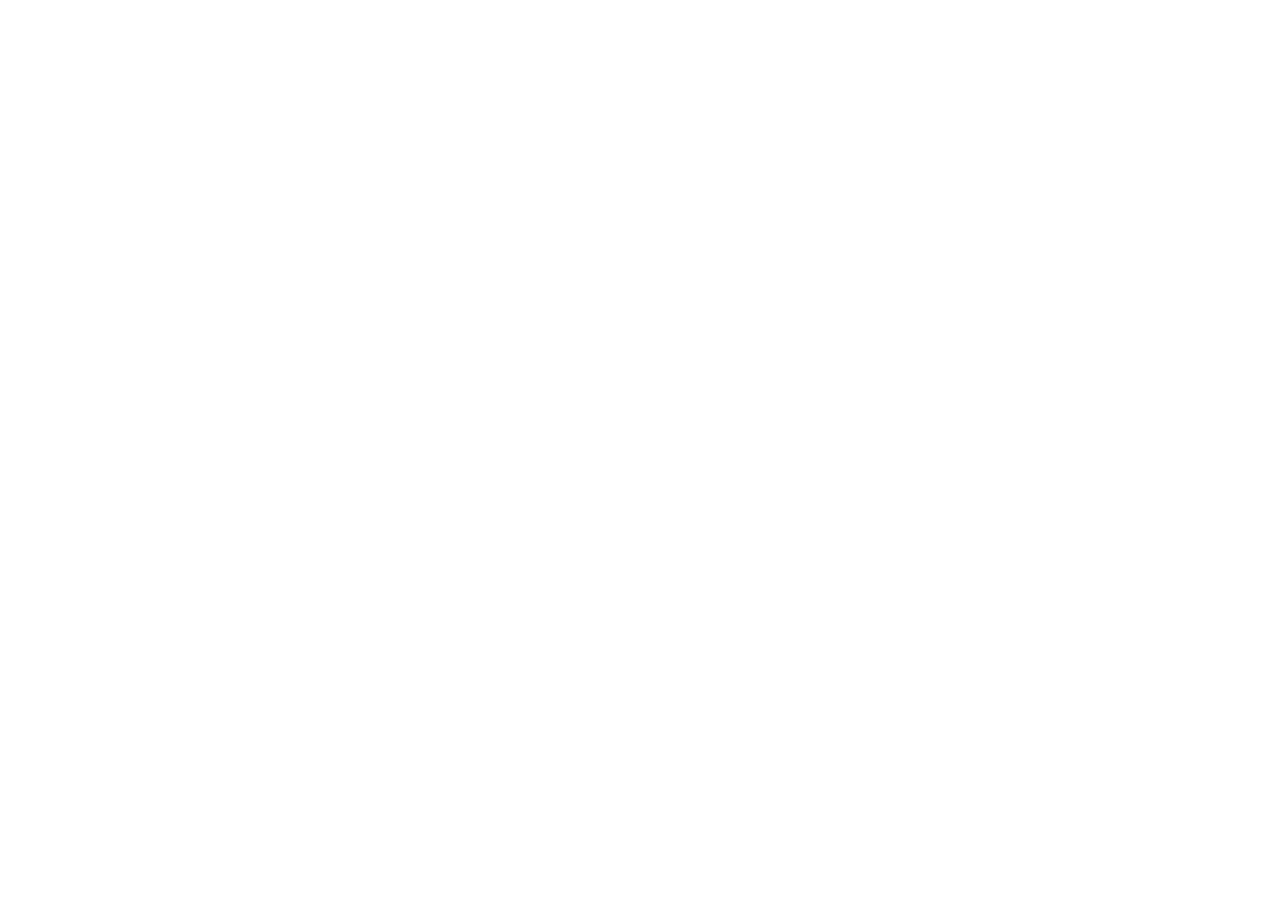
==== about.html @ edf0db7e "Add files via upload" ====
<!doctype html>
<html lang="en"><head><meta charset="utf-8"><meta name="viewport" content="width=device-width,initial-scale=1"><meta name="theme-color" content="#100f0d"><meta name="description" content="Ussama Bin Aamir — filmmaker and visual storyteller."><title>Behind the frame — Ussama Bin Aamir</title><link rel="stylesheet" href="styles.css"><script src="script.js"></script></head><body><script>shell("<section class=\"page-intro\"><div class=\"wrap\"><div class=\"eyebrow reveal\">A LITTLE ABOUT ME</div><h1 class=\"display reveal\">Behind the<br>frame.</h1><p class=\"reveal\">Some stories are better felt than explained.</p></div></section><div class=\"wrap about-grid\"><div class=\"about-mark reveal\">US SAMA BIN AAMIR<br>FILMMAKER / OBSERVER</div><div class=\"about-copy reveal\"><h2>Visual storyteller.<br>Filmmaker. Observer.</h2><p>Visual storyteller. Filmmaker. Observer of the moments that matter.</p><p>Every story has a perspective. Mine begins with looking a little closer.</p><p>Working across documentary, commercial, corporate, and narrative filmmaking, I explore the people, places, and ideas that give each frame its meaning.</p><p>The rest is best experienced through the work.</p><div class=\"signature\">USSAMA BIN AAMIR</div></div></div>", "About");</script></body></html>
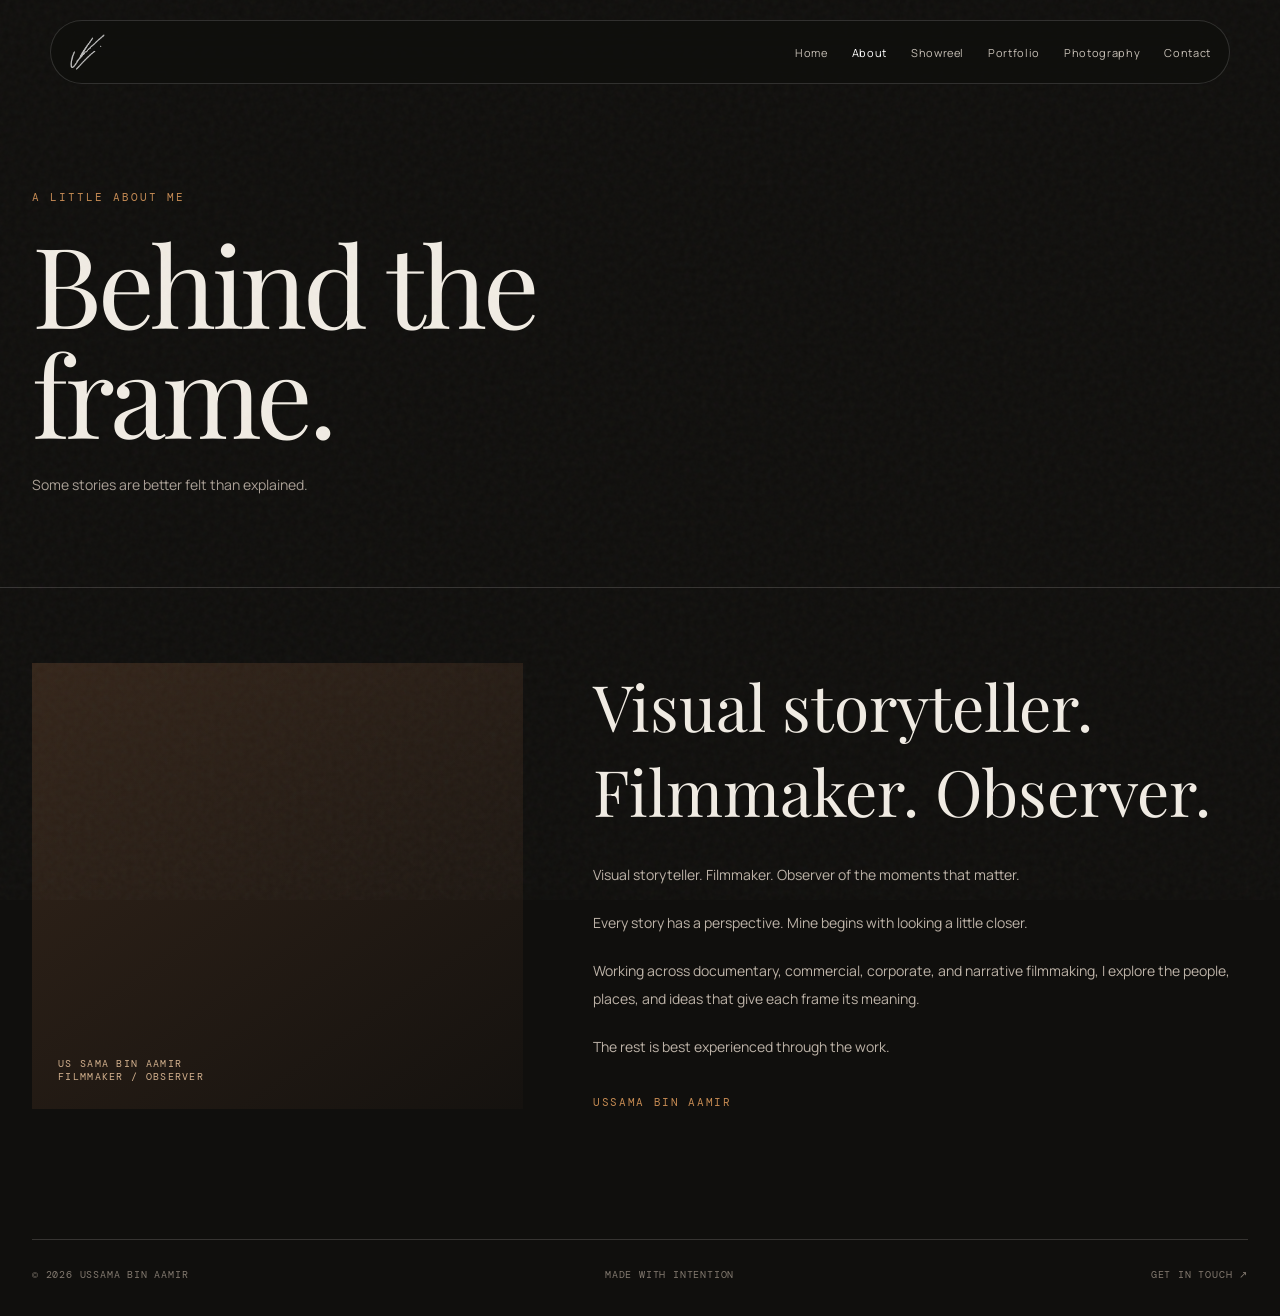
==== commit 326880bf: "Add files via upload" ====
--- a/about.html
+++ b/about.html
@@ -1,2 +1,2 @@
 <!doctype html>
-<html lang="en"><head><meta charset="utf-8"><meta name="viewport" content="width=device-width,initial-scale=1"><meta name="theme-color" content="#100f0d"><meta name="description" content="Ussama Bin Aamir — filmmaker and visual storyteller."><title>Behind the frame — Ussama Bin Aamir</title><link rel="stylesheet" href="styles.css"><script src="script.js"></script></head><body><script>shell("<section class=\"page-intro\"><div class=\"wrap\"><div class=\"eyebrow reveal\">A LITTLE ABOUT ME</div><h1 class=\"display reveal\">Behind the<br>frame.</h1><p class=\"reveal\">Some stories are better felt than explained.</p></div></section><div class=\"wrap about-grid\"><div class=\"about-mark reveal\">US SAMA BIN AAMIR<br>FILMMAKER / OBSERVER</div><div class=\"about-copy reveal\"><h2>Visual storyteller.<br>Filmmaker. Observer.</h2><p>Visual storyteller. Filmmaker. Observer of the moments that matter.</p><p>Every story has a perspective. Mine begins with looking a little closer.</p><p>Working across documentary, commercial, corporate, and narrative filmmaking, I explore the people, places, and ideas that give each frame its meaning.</p><p>The rest is best experienced through the work.</p><div class=\"signature\">USSAMA BIN AAMIR</div></div></div>", "About");</script></body></html>+<html lang="en"><head><meta charset="utf-8"><meta name="viewport" content="width=device-width,initial-scale=1"><meta name="theme-color" content="#100f0d"><meta name="description" content="Ussama Aamir — filmmaker and visual storyteller."><title>Behind the frame — Ussama Aamir</title><link rel="stylesheet" href="styles.css"><script src="script.js"></script></head><body><script>shell("<section class=\"page-intro\"><div class=\"wrap\"><div class=\"eyebrow reveal\">A LITTLE ABOUT ME</div><h1 class=\"display reveal\">Behind the<br>frame.</h1><p class=\"reveal\">Some stories are better felt than explained.</p></div></section><div class=\"wrap about-grid\"><div class=\"about-mark reveal\">US SAMA BIN AAMIR<br>FILMMAKER / OBSERVER</div><div class=\"about-copy reveal\"><h2>Visual storyteller.<br>Filmmaker. Observer.</h2><p>Visual storyteller. Filmmaker. Observer of the moments that matter.</p><p>Every story has a perspective. Mine begins with looking a little closer.</p><p>Working across documentary, commercial, corporate, and narrative filmmaking, I explore the people, places, and ideas that give each frame its meaning.</p><p>The rest is best experienced through the work.</p><div class=\"signature\">USSAMA BIN AAMIR</div></div></div>", "About");</script></body></html>
--- a/styles.css
+++ b/styles.css
@@ -0,0 +1,74 @@
+@import url('https://fonts.googleapis.com/css2?family=DM+Mono:wght@400;500&family=Manrope:wght@300;400;500;600;700&family=Playfair+Display:wght@400;500&display=swap');
+:root{--bg:#100f0d;--panel:#191714;--text:#f1ece4;--muted:#aaa096;--line:rgba(241,236,228,.17);--amber:#c58a52;--max:1440px}
+*{box-sizing:border-box}html{scroll-behavior:smooth}body{margin:0;background:var(--bg);color:var(--text);font-family:Manrope,Arial,sans-serif;font-weight:400}a{color:inherit;text-decoration:none}button{font:inherit}.grain{pointer-events:none;position:fixed;inset:0;z-index:20;opacity:.07;background-image:url("data:image/svg+xml,%3Csvg viewBox='0 0 180 180' xmlns='http://www.w3.org/2000/svg'%3E%3Cfilter id='n'%3E%3CfeTurbulence type='fractalNoise' baseFrequency='.85' numOctaves='3' stitchTiles='stitch'/%3E%3C/filter%3E%3Crect width='100%25' height='100%25' filter='url(%23n)' opacity='.55'/%3E%3C/svg%3E")}
+header{position:fixed;z-index:30;top:20px;left:50%;transform:translateX(-50%);width:min(calc(100% - 36px),1180px);display:flex;align-items:center;justify-content:space-between;padding:12px 18px;border:1px solid rgba(255,255,255,.14);border-radius:50px;background:rgba(16,15,13,.74);backdrop-filter:blur(18px)}.brand{font-size:12px;letter-spacing:.16em;font-weight:700}.brand span{color:var(--amber)}nav{display:flex;gap:24px;align-items:center}nav a{font-size:11px;color:#c7c0b7;letter-spacing:.06em;transition:color .25s}nav a:hover,nav a.active{color:#fff}.menu-btn{display:none;color:var(--text);background:none;border:0;font-size:11px;letter-spacing:.1em}
+main{min-height:100vh}.wrap{width:min(calc(100% - 64px),var(--max));margin:auto}.eyebrow{font:11px 'DM Mono',monospace;color:var(--amber);letter-spacing:.18em;text-transform:uppercase}.display{font-family:'Playfair Display',Georgia,serif;font-weight:400;letter-spacing:-.04em;line-height:.98}.home-hero{min-height:100svh;display:flex;align-items:flex-end;padding:160px 0 80px;position:relative;overflow:hidden;background:#15110e}.home-hero:before{content:"";position:absolute;inset:0;background:linear-gradient(90deg,rgba(10,9,8,.78),rgba(10,9,8,.25) 60%,rgba(10,9,8,.16)),linear-gradient(0deg,#100f0d 0%,transparent 44%),url('assets/amber-clouds.jpg') center 47%/cover no-repeat;transform:scale(1.015);animation:heroIn 1.4s ease both}.home-hero .wrap{position:relative;z-index:1}.hero-title{font-size:clamp(58px,10vw,150px);max-width:1000px;margin:25px 0 26px}.hero-sub{font-size:clamp(14px,1.6vw,18px);color:#d1c8be;max-width:450px;line-height:1.8}.hero-bottom{display:flex;justify-content:space-between;align-items:end;margin-top:80px}.explore{font:11px 'DM Mono',monospace;letter-spacing:.12em;text-transform:uppercase;border-bottom:1px solid #8f6a49;padding-bottom:10px}.side-note{font:10px 'DM Mono',monospace;color:#b5a89b;letter-spacing:.1em}
+.section{padding:110px 0}.section-head{display:flex;justify-content:space-between;align-items:end;gap:28px;margin-bottom:36px}.section-head h2{font-size:clamp(38px,6vw,74px);margin:14px 0 0}.section-head p{max-width:350px;color:var(--muted);font-size:13px;line-height:1.8}.feature-grid{display:grid;grid-template-columns:1.3fr 1fr;gap:16px}.feature{position:relative;min-height:340px;background:linear-gradient(135deg,#34251b,#171411);overflow:hidden;border:1px solid var(--line);padding:28px;display:flex;flex-direction:column;justify-content:space-between}.feature:after{content:"";position:absolute;inset:0;background:linear-gradient(0deg,rgba(0,0,0,.65),transparent 70%);pointer-events:none}.feature>*{position:relative;z-index:1}.feature .big-num{font:11px 'DM Mono',monospace;color:#c9a17d}.feature h3{font:clamp(30px,4vw,52px) 'Playfair Display',serif;font-weight:400;margin:0 0 10px}.feature p{font-size:12px;line-height:1.7;color:#d2c7bc;max-width:390px}.feature .arrow{align-self:flex-end;font-size:24px}.page-intro{padding:190px 0 75px;border-bottom:1px solid var(--line)}.page-intro h1{font-size:clamp(52px,9vw,112px);margin:24px 0;max-width:1100px}.page-intro p{color:var(--muted);max-width:540px;line-height:1.9;font-size:14px}.project-list{padding:32px 0 100px}.project{display:grid;grid-template-columns:1fr .72fr;gap:34px;align-items:center;padding:28px 0;border-bottom:1px solid var(--line)}.project-media{aspect-ratio:16/9;position:relative;background:#211b16;overflow:hidden;cursor:pointer}.project-media img{width:100%;height:100%;object-fit:cover;display:block;filter:brightness(.72) saturate(.78);transition:transform .7s,filter .5s}.project-media:hover img{transform:scale(1.035);filter:brightness(.95) saturate(.95)}.project-media:after{content:"▶";position:absolute;right:20px;bottom:20px;width:46px;height:46px;border:1px solid rgba(255,255,255,.65);border-radius:50%;display:grid;place-items:center;font-size:12px;padding-left:3px;background:rgba(15,13,11,.4)}.project-num{font:10px 'DM Mono',monospace;letter-spacing:.15em;color:var(--amber)}.project h2{font:clamp(26px,3.4vw,44px) 'Playfair Display',serif;font-weight:400;line-height:1.1;margin:15px 0}.project p{font-size:13px;line-height:1.9;color:var(--muted);max-width:480px}.project-link{font:10px 'DM Mono',monospace;letter-spacing:.12em;text-transform:uppercase;display:inline-block;margin-top:16px;border-bottom:1px solid var(--amber);padding-bottom:8px}.categories{display:grid;grid-template-columns:repeat(2,1fr);gap:12px;padding:38px 0 100px}.category{min-height:230px;padding:28px;border:1px solid var(--line);background:linear-gradient(135deg,#211a15,#141210);display:flex;flex-direction:column;justify-content:space-between;transition:background .3s,transform .3s}.category:hover{background:#2a2018;transform:translateY(-3px)}.category .num{font:10px 'DM Mono',monospace;color:var(--amber)}.category h2{font:clamp(25px,3.8vw,44px) 'Playfair Display',serif;font-weight:400;max-width:400px;margin:24px 0}.category .more{display:flex;justify-content:space-between;color:#cfc5ba;font:10px 'DM Mono',monospace;letter-spacing:.1em;text-transform:uppercase}
+.about-grid{display:grid;grid-template-columns:.75fr 1fr;gap:70px;padding:75px 0 130px}.about-mark{min-height:440px;background:linear-gradient(145deg,#34251a,#15120f);display:flex;align-items:flex-end;padding:26px;font:10px 'DM Mono',monospace;color:#d3b18e;letter-spacing:.13em}.about-copy h2{font:clamp(38px,5vw,66px) 'Playfair Display',serif;font-weight:400;margin:0 0 28px}.about-copy p{font-size:14px;line-height:2;color:#bdb3a8;margin:0 0 20px}.about-copy .signature{font:11px 'DM Mono',monospace;color:var(--amber);letter-spacing:.15em;margin-top:34px}
+.reel{padding:190px 0 100px}.reel h1{font-size:clamp(50px,8vw,100px);margin:20px 0 45px}.video-frame{aspect-ratio:16/9;background:#211b16;position:relative;overflow:hidden;border:1px solid var(--line)}.video-frame iframe{width:100%;height:100%;border:0;position:absolute;inset:0}.reel-note{display:flex;justify-content:space-between;gap:20px;color:var(--muted);font:10px 'DM Mono',monospace;letter-spacing:.1em;padding-top:16px}
+.photo-track{display:flex;gap:12px;overflow-x:auto;padding:40px 0 80px;scroll-snap-type:x mandatory;scrollbar-color:#75563d #171411}.photo-card{flex:0 0 32%;min-width:260px;scroll-snap-align:center;transition:flex-basis .45s;cursor:pointer}.photo-card.expanded{flex-basis:62%}.photo-placeholder{height:clamp(280px,45vw,600px);background:linear-gradient(145deg,#3b2b20,#171310);border:1px solid var(--line);display:flex;align-items:end;padding:20px;font:10px 'DM Mono',monospace;color:#c8a27f;letter-spacing:.1em}.photo-help{color:var(--muted);font-size:12px}
+.contact-layout{display:grid;grid-template-columns:1fr 1fr;gap:60px;padding:70px 0 120px}.contact-layout h2{font:clamp(38px,5vw,70px) 'Playfair Display',serif;font-weight:400;margin:0 0 20px}.contact-layout p{color:var(--muted);font-size:14px;line-height:1.8}.contact-email{display:inline-block;font-size:clamp(16px,2vw,22px);margin-top:24px;border-bottom:1px solid var(--amber);padding-bottom:10px}.contact-form{display:grid;gap:18px}.contact-form label{font:10px 'DM Mono',monospace;letter-spacing:.12em;text-transform:uppercase;color:#b9ada1}.contact-form input,.contact-form textarea{display:block;width:100%;background:transparent;color:var(--text);border:0;border-bottom:1px solid var(--line);padding:13px 0;font:14px Manrope;outline:none}.contact-form textarea{min-height:110px;resize:vertical}.contact-form button{justify-self:start;background:var(--amber);border:0;color:#15100b;padding:14px 22px;font:10px 'DM Mono',monospace;letter-spacing:.1em;text-transform:uppercase;cursor:pointer}.form-note{font-size:11px!important}
+footer{border-top:1px solid var(--line);padding:28px 0 35px;color:#82796f;font:10px 'DM Mono',monospace;letter-spacing:.08em;display:flex;justify-content:space-between;gap:20px}.modal{position:fixed;z-index:60;inset:0;background:rgba(5,4,3,.94);display:none;align-items:center;justify-content:center;padding:28px}.modal.open{display:flex}.modal-inner{width:min(1100px,100%)}.modal-close{display:flex;margin:0 0 14px auto;background:none;color:#fff;border:1px solid #776d62;border-radius:50%;width:42px;height:42px;align-items:center;justify-content:center;cursor:pointer}.modal-video{aspect-ratio:16/9;background:#000}.modal-video iframe{width:100%;height:100%;border:0}.reveal{opacity:0;transform:translateY(18px);transition:opacity .7s ease,transform .7s ease}.reveal.visible{opacity:1;transform:none}@keyframes heroIn{from{opacity:.5;transform:scale(1.06)}to{opacity:1;transform:scale(1.015)}}
+@media(max-width:760px){header{top:10px;width:calc(100% - 20px);padding:13px 16px}.menu-btn{display:block}nav{display:none;position:absolute;top:54px;left:0;right:0;padding:20px;background:rgba(16,15,13,.96);border:1px solid var(--line);border-radius:20px;flex-direction:column;align-items:flex-start;gap:20px}nav.open{display:flex}.wrap{width:calc(100% - 36px)}.home-hero{min-height:90svh;padding:140px 0 42px}.home-hero:before{background-position:58% center;background-image:linear-gradient(90deg,rgba(10,9,8,.52),rgba(10,9,8,.14)),linear-gradient(0deg,#100f0d 0%,transparent 52%),url('assets/amber-clouds.jpg')}.hero-title{font-size:clamp(55px,14vw,90px)}.hero-bottom{margin-top:55px;align-items:start;gap:20px;flex-direction:column}.side-note{display:none}.section{padding:75px 0}.section-head{align-items:start;flex-direction:column}.feature-grid,.project,.about-grid,.contact-layout{grid-template-columns:1fr;gap:22px}.feature{min-height:300px}.page-intro{padding:145px 0 48px}.project-list{padding:16px 0 70px}.project{padding:22px 0;gap:20px}.project h2{margin:10px 0}.categories{grid-template-columns:1fr;padding:25px 0 70px}.category{min-height:180px}.about-grid{padding:40px 0 80px}.about-mark{min-height:230px}.reel{padding:145px 0 70px}.reel-note{flex-direction:column}.photo-card{flex-basis:76%}.photo-card.expanded{flex-basis:90%}.contact-layout{padding:45px 0 80px}footer{flex-direction:column;line-height:1.8}.modal{padding:12px}}
+@media(prefers-reduced-motion:reduce){*,*:before,*:after{scroll-behavior:auto!important;animation:none!important;transition:none!important}.reveal{opacity:1;transform:none}}
+
+
+/* Homepage polish — v3 */
+.brand span{color:var(--text)!important}
+.brand{color:#fff!important}
+
+/* Editorial featured categories: no individual cards */
+.feature-grid{gap:0;grid-template-columns:1fr 1fr}
+.feature{min-height:280px;background:transparent!important;border:0!important;border-radius:0;padding:24px 34px 24px 0;position:relative;transform:none!important}
+.feature+.feature{border-left:1px solid var(--line)!important;padding-left:34px;padding-right:0}
+.feature:after{display:none!important}
+.feature .big-num{font:10px 'DM Mono',monospace;letter-spacing:.12em;color:var(--amber)}
+.feature h3{font:500 clamp(23px,2.7vw,35px)/1.25 Manrope,Arial,sans-serif;letter-spacing:-.045em;margin:0 0 16px;max-width:480px}
+.feature p{font-size:12px;line-height:1.8;color:var(--muted);max-width:360px}
+.feature .arrow{font-size:19px;color:#b8aa9a;transition:transform .25s,color .25s}
+.feature:hover .arrow{transform:translate(3px,-3px);color:var(--amber)}
+.feature:hover h3{color:#fff}
+
+/* Portfolio category grid: open editorial rows rather than bordered cards */
+.categories{gap:0;grid-template-columns:repeat(2,minmax(0,1fr))}
+.category{min-height:200px;background:transparent!important;border:0!important;border-radius:0;padding:28px 30px 28px 0;transform:none!important;transition:color .25s}
+.category:nth-child(2n){padding-left:30px;padding-right:0;border-left:1px solid var(--line)!important}
+.category:nth-child(n+3){border-top:1px solid var(--line)!important}
+.category:hover{background:transparent!important;transform:none!important}
+.category h2{font:500 clamp(22px,2.7vw,35px)/1.25 Manrope,Arial,sans-serif;letter-spacing:-.045em;margin:25px 0 28px;max-width:480px;transition:color .25s}
+.category:hover h2{color:var(--amber)}
+.category .more{font-size:10px}
+.category .more span:last-child{transition:transform .25s,color .25s}
+.category:hover .more span:last-child{transform:translate(3px,-3px);color:var(--amber)}
+@media(max-width:760px){
+ .feature-grid{grid-template-columns:1fr}
+ .feature{min-height:220px;padding:22px 0!important;border-bottom:1px solid var(--line)!important}
+ .feature+.feature{border-left:0!important;padding-left:0!important}
+ .categories{grid-template-columns:1fr}
+ .category,.category:nth-child(2n){min-height:170px;padding:24px 0!important;border-left:0!important;border-top:1px solid var(--line)!important}
+ .category:first-child{border-top:0!important}
+}
+
+/* Signature identity and restrained cinematic transitions */
+.brand{display:flex;align-items:center;min-width:112px;min-height:28px;color:rgba(255,255,255,.72);}
+.brand img{display:block;width:112px;height:34px;object-fit:contain;opacity:.72;transition:opacity .25s ease;}
+.brand:hover img{opacity:1}
+.signature-intro{position:fixed;inset:0;z-index:1000;display:flex;align-items:center;justify-content:center;background:#100f0d;opacity:1;pointer-events:all;transition:opacity .55s ease;}
+.signature-intro img{display:block;width:min(42vw,310px);max-height:42vh;object-fit:contain;opacity:0;transform:scale(.96);filter:drop-shadow(0 0 22px rgba(255,255,255,.035));}
+.signature-intro.intro-mode img{animation:signatureReveal 1.45s cubic-bezier(.22,.7,.25,1) both;}
+.signature-intro.transition-mode{background:rgba(16,15,13,.97);}
+.signature-intro.transition-mode img{width:min(24vw,170px);animation:signatureQuickReveal .43s ease both;}
+.signature-intro.signature-intro-out{opacity:0;pointer-events:none;}
+body.signature-is-transitioning main,body.signature-is-transitioning header,body.signature-is-transitioning footer{opacity:0;}
+body main,body header,body footer{transition:opacity .45s ease;}
+@keyframes signatureReveal{0%{opacity:0;transform:scale(.94);filter:blur(3px)}25%{opacity:.76}70%{opacity:.76;transform:scale(1)}100%{opacity:.76;transform:scale(1)}}
+@keyframes signatureQuickReveal{0%{opacity:0;transform:scale(.96)}100%{opacity:.72;transform:scale(1)}}
+@media(max-width:760px){.brand img{width:88px;height:30px}.signature-intro img{width:min(58vw,260px)}.signature-intro.transition-mode img{width:min(35vw,145px)}}
+@media(prefers-reduced-motion:reduce){.signature-intro{display:none!important}body main,body header,body footer{opacity:1!important;transition:none!important}}
+
+/* Signature fix v5: predictable sizing and visible intro on every page load */
+.brand{width:126px;min-width:126px;height:38px;overflow:hidden}
+.brand img{width:126px;height:38px;object-fit:contain;object-position:left center;opacity:.72}
+.signature-intro img{width:min(48vw,360px);height:auto;max-height:48vh;object-fit:contain}
+.signature-intro.transition-mode img{width:min(28vw,190px)}
+@media(max-width:760px){.brand{width:96px;min-width:96px;height:32px}.brand img{width:96px;height:32px}.signature-intro img{width:min(64vw,280px)}.signature-intro.transition-mode img{width:min(40vw,150px)}}
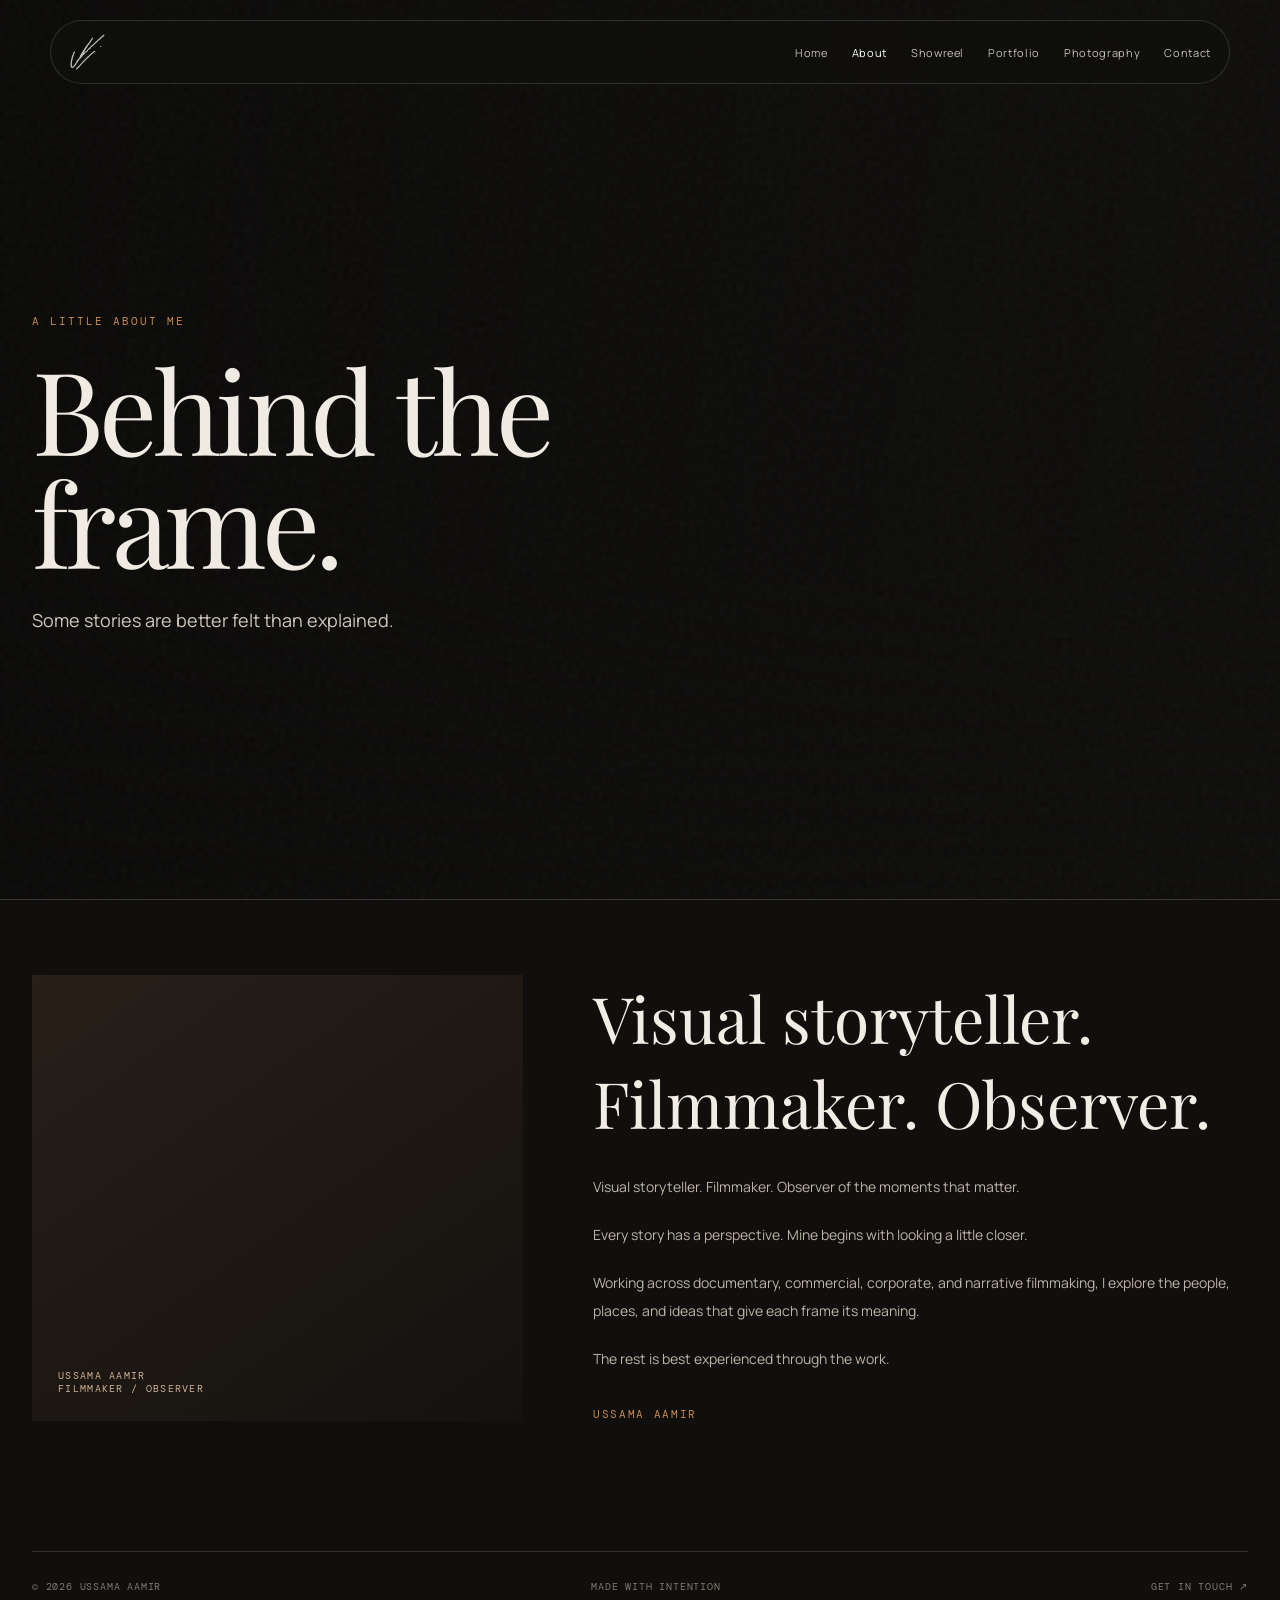
==== commit 407c565a: "Add files via upload" ====
--- a/about.html
+++ b/about.html
@@ -1,2 +1,2 @@
 <!doctype html>
-<html lang="en"><head><meta charset="utf-8"><meta name="viewport" content="width=device-width,initial-scale=1"><meta name="theme-color" content="#100f0d"><meta name="description" content="Ussama Aamir — filmmaker and visual storyteller."><title>Behind the frame — Ussama Aamir</title><link rel="stylesheet" href="styles.css"><script src="script.js"></script></head><body><script>shell("<section class=\"page-intro\"><div class=\"wrap\"><div class=\"eyebrow reveal\">A LITTLE ABOUT ME</div><h1 class=\"display reveal\">Behind the<br>frame.</h1><p class=\"reveal\">Some stories are better felt than explained.</p></div></section><div class=\"wrap about-grid\"><div class=\"about-mark reveal\">US SAMA BIN AAMIR<br>FILMMAKER / OBSERVER</div><div class=\"about-copy reveal\"><h2>Visual storyteller.<br>Filmmaker. Observer.</h2><p>Visual storyteller. Filmmaker. Observer of the moments that matter.</p><p>Every story has a perspective. Mine begins with looking a little closer.</p><p>Working across documentary, commercial, corporate, and narrative filmmaking, I explore the people, places, and ideas that give each frame its meaning.</p><p>The rest is best experienced through the work.</p><div class=\"signature\">USSAMA BIN AAMIR</div></div></div>", "About");</script></body></html>+<html lang="en"><head><meta charset="utf-8"><meta name="viewport" content="width=device-width,initial-scale=1"><meta name="theme-color" content="#100f0d"><meta name="description" content="Ussama Aamir — filmmaker and visual storyteller."><title>Behind the frame — Ussama Aamir</title><link rel="stylesheet" href="styles.css"><script src="script.js"></script></head><body><script>shell("<section class=\"about-hero\"><div class=\"wrap\"><div class=\"eyebrow reveal\">A LITTLE ABOUT ME</div><h1 class=\"display reveal\">Behind the<br>frame.</h1><p class=\"reveal\">Some stories are better felt than explained.</p></div></section><div class=\"wrap about-grid\"><div class=\"about-mark reveal\">USSAMA AAMIR<br>FILMMAKER / OBSERVER</div><div class=\"about-copy reveal\"><h2>Visual storyteller.<br>Filmmaker. Observer.</h2><p>Visual storyteller. Filmmaker. Observer of the moments that matter.</p><p>Every story has a perspective. Mine begins with looking a little closer.</p><p>Working across documentary, commercial, corporate, and narrative filmmaking, I explore the people, places, and ideas that give each frame its meaning.</p><p>The rest is best experienced through the work.</p><div class=\"signature\">USSAMA AAMIR</div></div></div>", "About");</script></body></html>
--- a/styles.css
+++ b/styles.css
@@ -72,3 +72,13 @@
 .signature-intro img{width:min(48vw,360px);height:auto;max-height:48vh;object-fit:contain}
 .signature-intro.transition-mode img{width:min(28vw,190px)}
 @media(max-width:760px){.brand{width:96px;min-width:96px;height:32px}.brand img{width:96px;height:32px}.signature-intro img{width:min(64vw,280px)}.signature-intro.transition-mode img{width:min(40vw,150px)}}
+
+/* About page cinematic hero */
+.about-hero{min-height:100svh;display:flex;align-items:center;padding:160px 0 90px;position:relative;overflow:hidden;border-bottom:1px solid var(--line);background:#100f0d}
+.about-hero:before{content:"";position:absolute;inset:0;background:linear-gradient(90deg,rgba(10,9,8,.70) 0%,rgba(10,9,8,.38) 43%,rgba(10,9,8,.10) 100%),linear-gradient(0deg,#100f0d 0%,rgba(16,15,13,.1) 36%,rgba(16,15,13,.14) 100%),url('assets/about-set.jpg') center 48%/cover no-repeat;transform:scale(1.01);animation:heroIn 1.4s ease both}
+.about-hero .wrap{position:relative;z-index:1}
+.about-hero h1{font-size:clamp(58px,9vw,128px);margin:24px 0 26px;max-width:780px}
+.about-hero p{color:#d1c8be;max-width:450px;line-height:1.8;font-size:clamp(14px,1.6vw,18px)}
+.about-grid{position:relative}
+.about-mark{background:linear-gradient(145deg,rgba(52,37,26,.72),rgba(21,18,15,.88)),url('assets/about-set.jpg') center/cover no-repeat;filter:saturate(.8)}
+@media(max-width:700px){.about-hero{min-height:88svh;padding:145px 0 70px}.about-hero:before{background:linear-gradient(90deg,rgba(10,9,8,.76),rgba(10,9,8,.36)),linear-gradient(0deg,#100f0d 0%,transparent 55%),url('assets/about-set.jpg') 54% center/cover no-repeat}.about-hero h1{font-size:clamp(54px,15vw,82px)}}
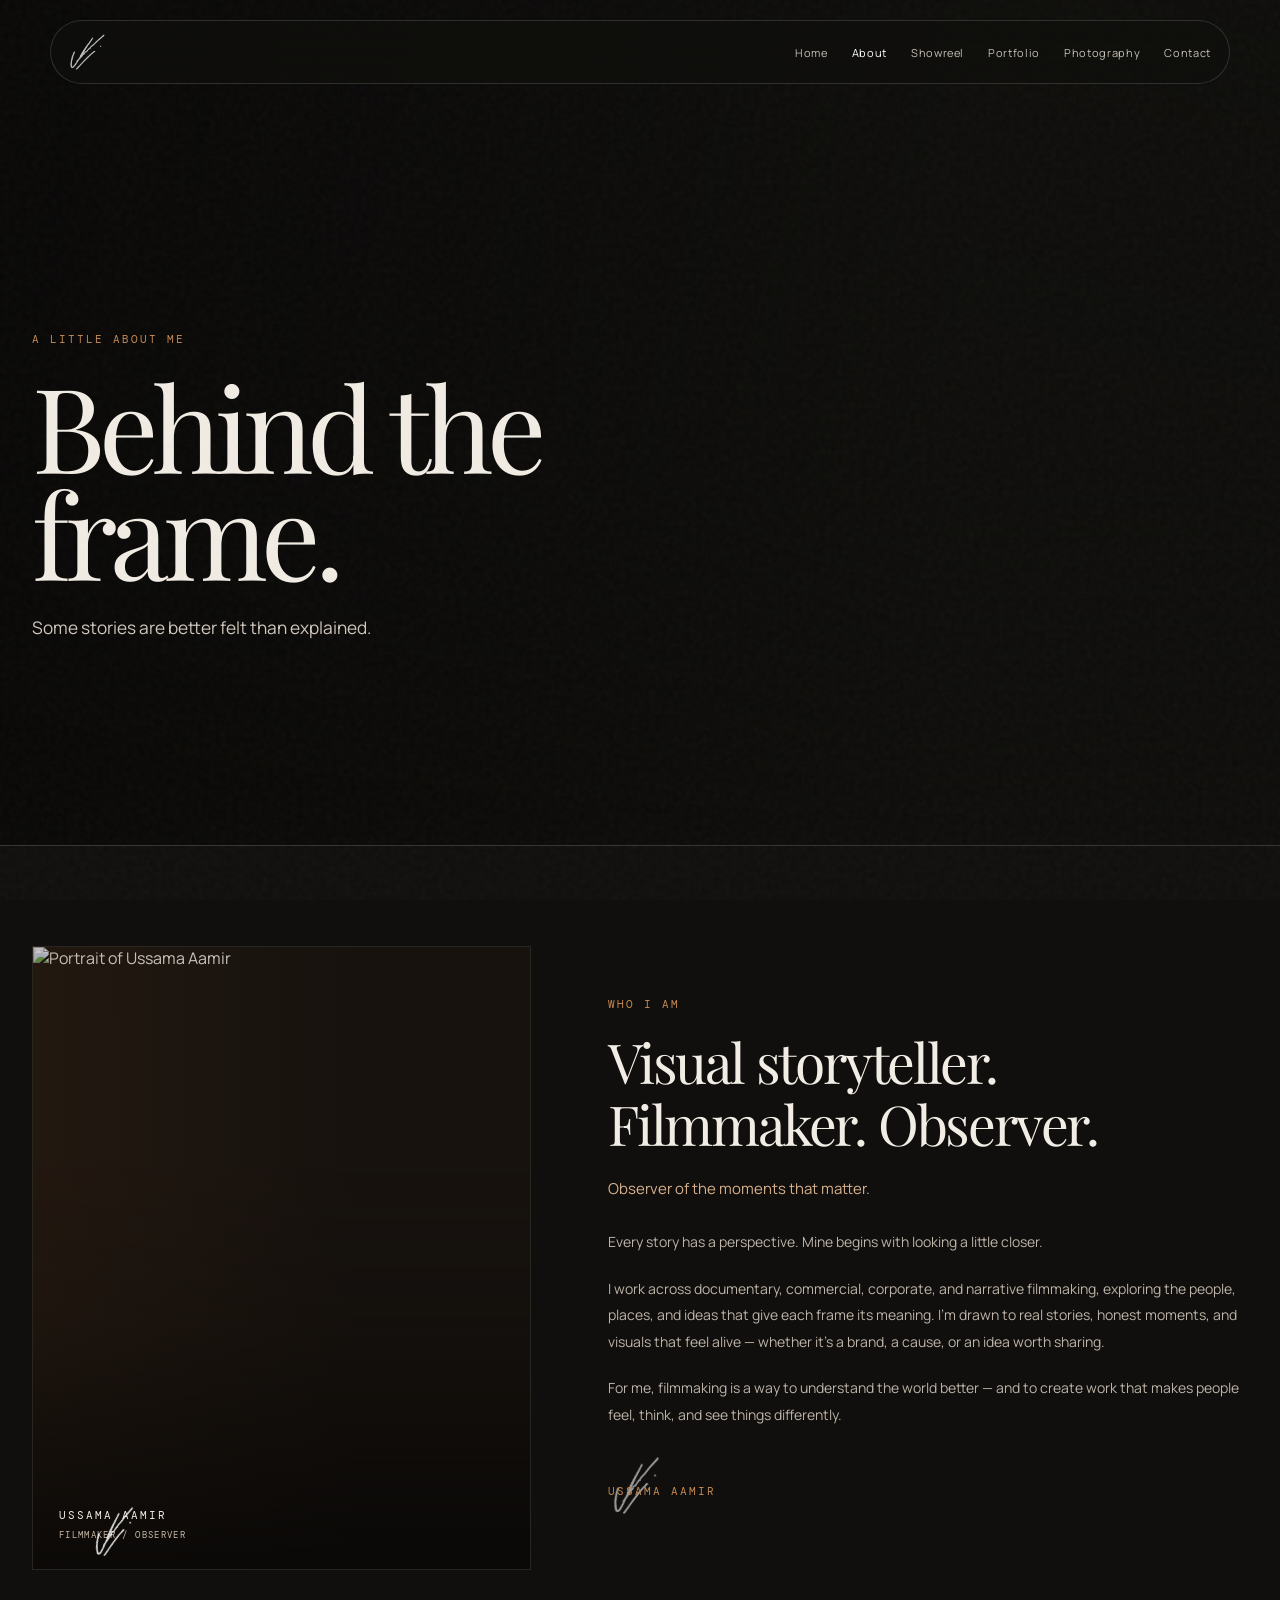
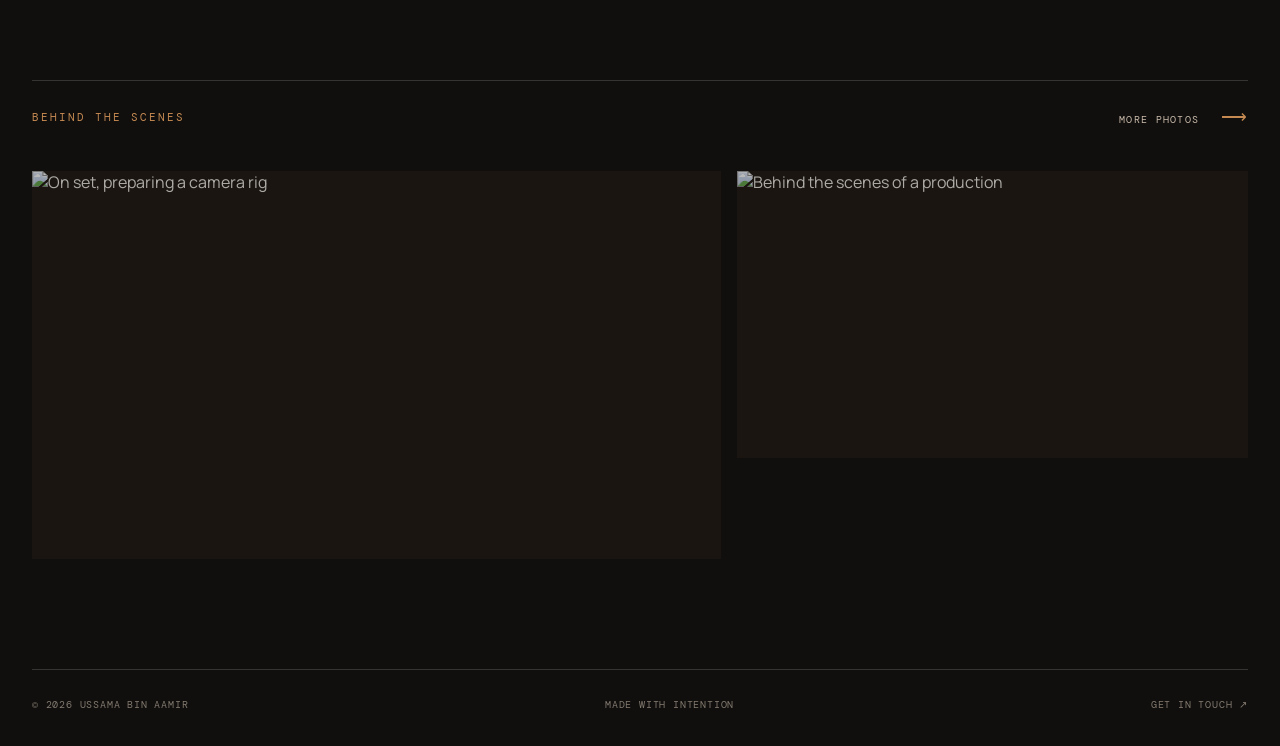
==== commit 2896928e: "Add files via upload" ====
--- a/about.html
+++ b/about.html
@@ -1,2 +1,34 @@
 <!doctype html>
-<html lang="en"><head><meta charset="utf-8"><meta name="viewport" content="width=device-width,initial-scale=1"><meta name="theme-color" content="#100f0d"><meta name="description" content="Ussama Aamir — filmmaker and visual storyteller."><title>Behind the frame — Ussama Aamir</title><link rel="stylesheet" href="styles.css"><script src="script.js"></script></head><body><script>shell("<section class=\"about-hero\"><div class=\"wrap\"><div class=\"eyebrow reveal\">A LITTLE ABOUT ME</div><h1 class=\"display reveal\">Behind the<br>frame.</h1><p class=\"reveal\">Some stories are better felt than explained.</p></div></section><div class=\"wrap about-grid\"><div class=\"about-mark reveal\">USSAMA AAMIR<br>FILMMAKER / OBSERVER</div><div class=\"about-copy reveal\"><h2>Visual storyteller.<br>Filmmaker. Observer.</h2><p>Visual storyteller. Filmmaker. Observer of the moments that matter.</p><p>Every story has a perspective. Mine begins with looking a little closer.</p><p>Working across documentary, commercial, corporate, and narrative filmmaking, I explore the people, places, and ideas that give each frame its meaning.</p><p>The rest is best experienced through the work.</p><div class=\"signature\">USSAMA AAMIR</div></div></div>", "About");</script></body></html>+<html lang="en"><head><meta charset="utf-8"><meta name="viewport" content="width=device-width,initial-scale=1"><meta name="theme-color" content="#100f0d"><meta name="description" content="Ussama Aamir — filmmaker and visual storyteller. Observer of the moments that matter."><title>About — Ussama Aamir</title><link rel="stylesheet" href="styles.css"><script src="script.js"></script></head><body><script>
+shell(`
+<section class="about-hero">
+  <div class="wrap about-hero-content">
+    <div class="eyebrow reveal">A LITTLE ABOUT ME</div>
+    <h1 class="display reveal">Behind the<br>frame.</h1>
+    <p class="reveal">Some stories are better felt than explained.</p>
+  </div>
+</section>
+<section class="wrap about-profile">
+  <div class="about-portrait reveal">
+    <img src="assets/ussama-portrait.jpg" alt="Portrait of Ussama Aamir" loading="eager">
+    <div class="portrait-caption"><span class="portrait-name">USSAMA AAMIR</span><span class="portrait-role">FILMMAKER / OBSERVER</span><img src="signature-white.png" alt="" class="portrait-signature"></div>
+  </div>
+  <div class="about-copy reveal">
+    <div class="eyebrow">WHO I AM</div>
+    <h2>Visual storyteller.<br>Filmmaker. Observer.</h2>
+    <p class="about-mantra">Observer of the moments that matter.</p>
+    <p>Every story has a perspective. Mine begins with looking a little closer.</p>
+    <p>I work across documentary, commercial, corporate, and narrative filmmaking, exploring the people, places, and ideas that give each frame its meaning. I’m drawn to real stories, honest moments, and visuals that feel alive — whether it’s a brand, a cause, or an idea worth sharing.</p>
+    <p>For me, filmmaking is a way to understand the world better — and to create work that makes people feel, think, and see things differently.</p>
+    <div class="about-signoff"><span>USSAMA AAMIR</span><img src="signature-white.png" alt="Ussama Aamir signature"></div>
+  </div>
+</section>
+<section class="wrap behind-scenes-section">
+  <div class="behind-scenes-head"><div class="eyebrow">BEHIND THE SCENES</div><a href="photography.html">MORE PHOTOS <span>⟶</span></a></div>
+  <div class="behind-scenes-grid">
+    <figure class="behind-scene scene-wide"><img src="assets/about-set.jpg" alt="On set, preparing a camera rig" loading="lazy"></figure>
+    <figure class="behind-scene"><img src="assets/behind-scenes-2.jpg" alt="Behind the scenes of a production" loading="lazy"></figure>
+  </div>
+</section>
+`, "About");
+</script></body></html>
--- a/styles.css
+++ b/styles.css
@@ -73,12 +73,23 @@
 .signature-intro.transition-mode img{width:min(28vw,190px)}
 @media(max-width:760px){.brand{width:96px;min-width:96px;height:32px}.brand img{width:96px;height:32px}.signature-intro img{width:min(64vw,280px)}.signature-intro.transition-mode img{width:min(40vw,150px)}}
 
-/* About page cinematic hero */
-.about-hero{min-height:100svh;display:flex;align-items:center;padding:160px 0 90px;position:relative;overflow:hidden;border-bottom:1px solid var(--line);background:#100f0d}
-.about-hero:before{content:"";position:absolute;inset:0;background:linear-gradient(90deg,rgba(10,9,8,.70) 0%,rgba(10,9,8,.38) 43%,rgba(10,9,8,.10) 100%),linear-gradient(0deg,#100f0d 0%,rgba(16,15,13,.1) 36%,rgba(16,15,13,.14) 100%),url('assets/about-set.jpg') center 48%/cover no-repeat;transform:scale(1.01);animation:heroIn 1.4s ease both}
-.about-hero .wrap{position:relative;z-index:1}
-.about-hero h1{font-size:clamp(58px,9vw,128px);margin:24px 0 26px;max-width:780px}
-.about-hero p{color:#d1c8be;max-width:450px;line-height:1.8;font-size:clamp(14px,1.6vw,18px)}
-.about-grid{position:relative}
-.about-mark{background:linear-gradient(145deg,rgba(52,37,26,.72),rgba(21,18,15,.88)),url('assets/about-set.jpg') center/cover no-repeat;filter:saturate(.8)}
-@media(max-width:700px){.about-hero{min-height:88svh;padding:145px 0 70px}.about-hero:before{background:linear-gradient(90deg,rgba(10,9,8,.76),rgba(10,9,8,.36)),linear-gradient(0deg,#100f0d 0%,transparent 55%),url('assets/about-set.jpg') 54% center/cover no-repeat}.about-hero h1{font-size:clamp(54px,15vw,82px)}}
+
+/* About page v7 — responsive cinematic layout */
+.about-hero{min-height:clamp(650px,94svh,980px);display:flex;align-items:center;padding:180px 0 90px;position:relative;isolation:isolate;overflow:hidden;border-bottom:1px solid var(--line);background:#100f0d}
+.about-hero:before{content:"";position:absolute;inset:0;z-index:-2;background:url('assets/about-set.jpg') center 44%/cover no-repeat;transform:scale(1.015);animation:heroIn 1.4s ease both}
+.about-hero:after{content:"";position:absolute;inset:0;z-index:-1;background:linear-gradient(90deg,rgba(8,7,6,.83) 0%,rgba(8,7,6,.58) 36%,rgba(8,7,6,.18) 75%,rgba(8,7,6,.20) 100%),linear-gradient(0deg,#100f0d 0%,rgba(16,15,13,.04) 43%,rgba(16,15,13,.18) 100%)}
+.about-hero-content{padding-top:40px}.about-hero h1{font-size:clamp(64px,9.2vw,136px);margin:26px 0 26px;max-width:790px;line-height:.91;letter-spacing:-.055em}.about-hero p{color:#d1c8be;max-width:450px;line-height:1.8;font-size:clamp(14px,1.35vw,18px);margin:0}
+.about-profile{display:grid;grid-template-columns:minmax(280px,.78fr) minmax(0,1fr);gap:clamp(36px,6vw,90px);align-items:center;padding:100px 0 110px}
+.about-portrait{position:relative;min-height:520px;aspect-ratio:4/5;overflow:hidden;background:#17120e;border:1px solid rgba(255,255,255,.08)}
+.about-portrait:after{content:"";position:absolute;inset:0;background:linear-gradient(180deg,rgba(8,7,6,.02) 35%,rgba(8,7,6,.2) 60%,rgba(8,7,6,.88) 100%),linear-gradient(90deg,rgba(120,67,29,.12),transparent 65%);pointer-events:none}
+.about-portrait>img{position:absolute;inset:0;width:100%;height:100%;object-fit:cover;object-position:center 36%;filter:contrast(1.04) brightness(.86) saturate(.78);transition:transform .8s ease}.about-portrait:hover>img{transform:scale(1.025)}
+.portrait-caption{position:absolute;z-index:1;left:26px;bottom:28px;display:flex;flex-direction:column;gap:7px}.portrait-name{font:11px 'DM Mono',monospace;letter-spacing:.18em;color:#f4ece3}.portrait-role{font:9px 'DM Mono',monospace;letter-spacing:.15em;color:#c8b8a8}.portrait-signature{position:absolute!important;width:112px!important;height:48px!important;left:-8px;bottom:22px;inset:auto!important;object-fit:contain!important;opacity:.82;transform:rotate(-8deg);filter:brightness(0) invert(1);pointer-events:none}
+.about-copy h2{font:clamp(36px,4.3vw,62px)/1.12 'Playfair Display',Georgia,serif;font-weight:400;letter-spacing:-.04em;margin:20px 0 20px}.about-copy p{font-size:14px;line-height:1.9;color:#bdb3a8;margin:0 0 20px;max-width:680px}.about-copy .about-mantra{font-size:15px;color:#d7b18c;margin-bottom:26px}.about-signoff{position:relative;display:inline-flex;align-items:center;margin-top:14px;min-height:56px;padding:10px 0}.about-signoff span{position:relative;z-index:2;font:11px 'DM Mono',monospace;color:var(--amber);letter-spacing:.18em}.about-signoff img{position:absolute;width:106px;height:56px;object-fit:contain;left:-24px;top:-5px;opacity:.58;filter:brightness(0) invert(1);transform:rotate(-7deg);z-index:1;pointer-events:none}
+.behind-scenes-section{padding:0 0 110px}.behind-scenes-head{display:flex;justify-content:space-between;align-items:center;border-top:1px solid var(--line);padding:24px 0;margin-bottom:18px}.behind-scenes-head a{font:10px 'DM Mono',monospace;letter-spacing:.13em;color:#c8b9aa}.behind-scenes-head a span{font-size:18px;margin-left:14px;color:var(--amber)}.behind-scenes-grid{display:grid;grid-template-columns:1.35fr 1fr;gap:16px}.behind-scene{margin:0;aspect-ratio:16/9;overflow:hidden;background:#1a1510}.behind-scene img{width:100%;height:100%;object-fit:cover;filter:brightness(.72) saturate(.76);transition:transform .7s,filter .5s}.behind-scene:hover img{transform:scale(1.035);filter:brightness(.9) saturate(.9)}
+@media(max-width:760px){.about-hero{min-height:84svh;padding:145px 0 62px}.about-hero:before{background-position:54% center}.about-hero:after{background:linear-gradient(90deg,rgba(8,7,6,.78),rgba(8,7,6,.34)),linear-gradient(0deg,#100f0d 0%,transparent 60%)}.about-hero-content{padding-top:36px}.about-hero h1{font-size:clamp(58px,14vw,86px);margin:22px 0}.about-profile{grid-template-columns:1fr;gap:34px;padding:58px 0 72px}.about-portrait{min-height:0;aspect-ratio:4/4.4;max-height:650px}.about-copy h2{font-size:clamp(36px,9vw,52px)}.about-copy p{font-size:13px}.behind-scenes-section{padding-bottom:72px}.behind-scenes-grid{grid-template-columns:1fr;gap:12px}.behind-scenes-head{margin-bottom:12px}.portrait-caption{left:20px;bottom:22px}}
+@media(prefers-reduced-motion:reduce){.about-hero:before{animation:none}.about-portrait>img,.behind-scene img{transition:none}}
+
+/* Layering correction: keep the hero image above the section background and beneath its text */
+.about-hero:before{z-index:0!important}
+.about-hero:after{z-index:1!important}
+.about-hero-content{position:relative;z-index:2!important}
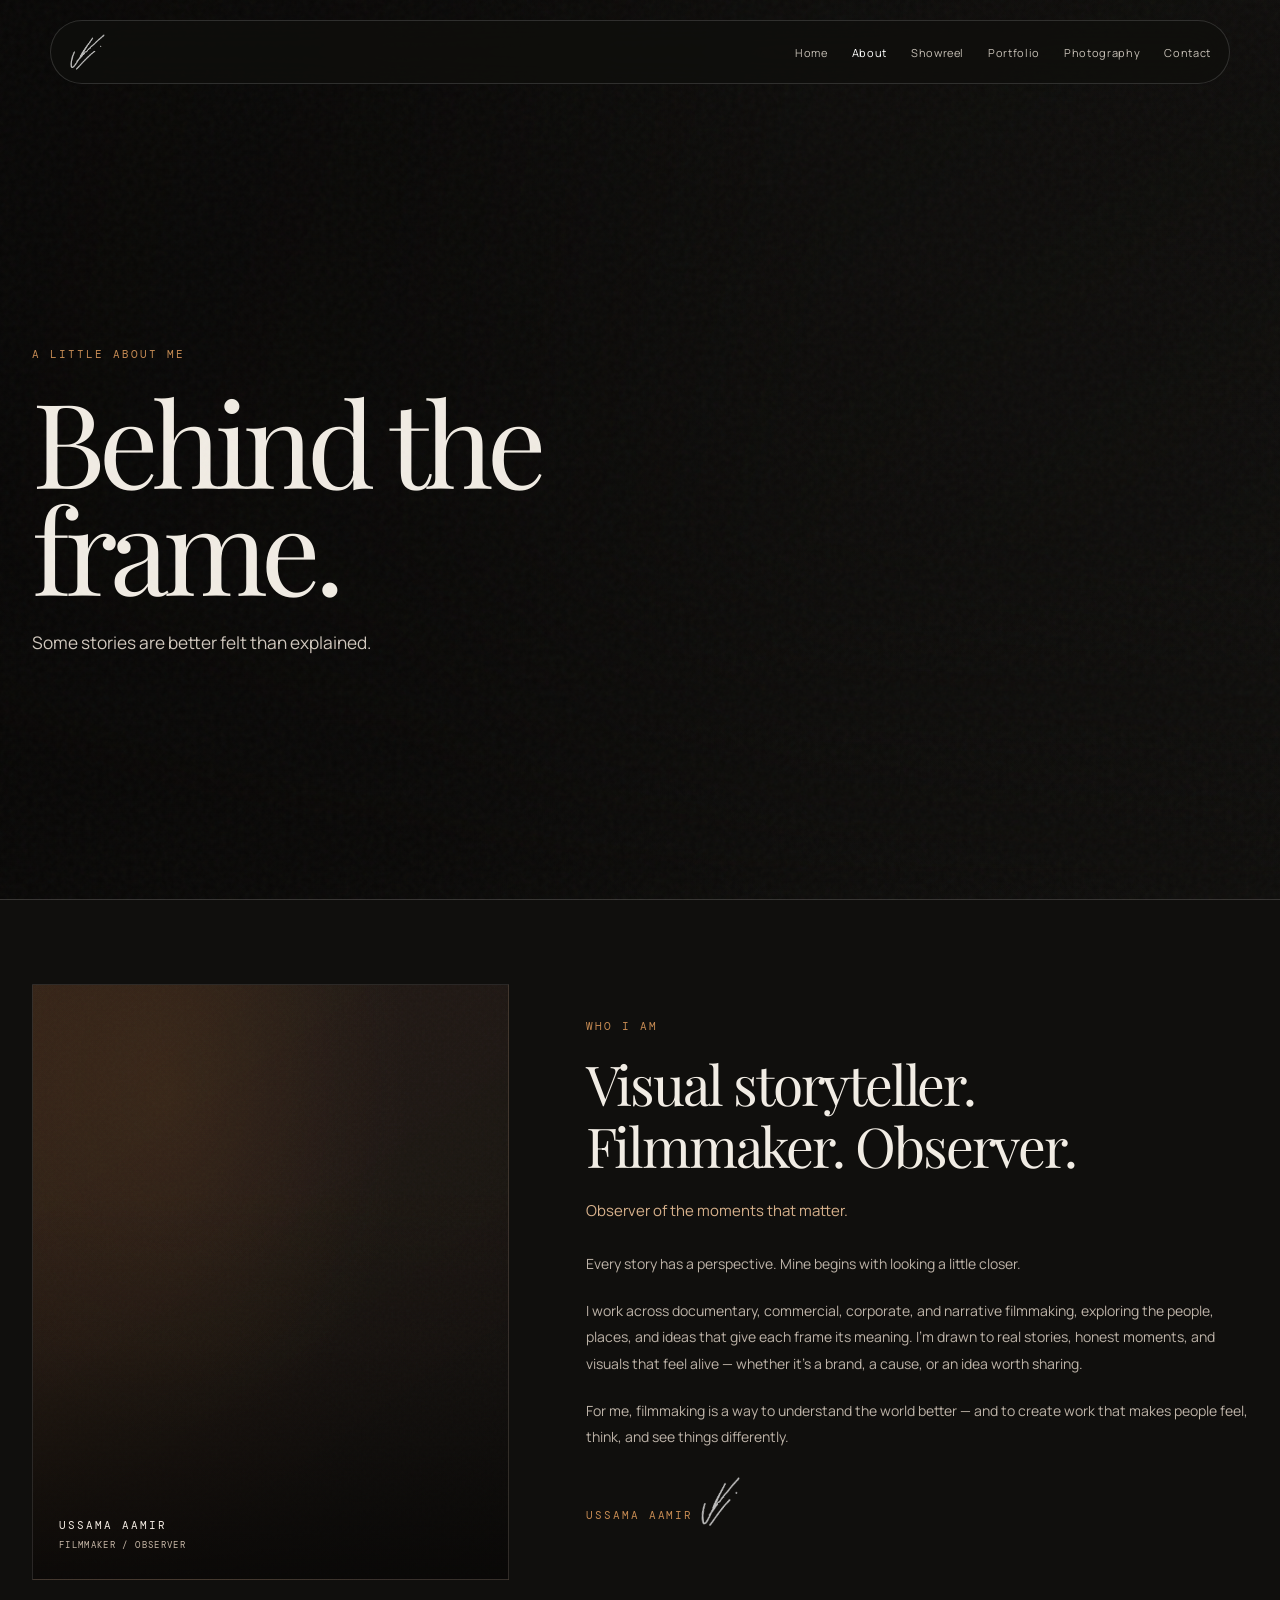
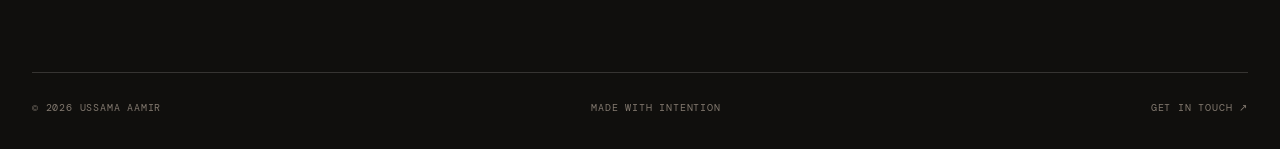
==== commit 1e29fa53: "Add files via upload" ====
--- a/about.html
+++ b/about.html
@@ -1,5 +1,16 @@
 <!doctype html>
-<html lang="en"><head><meta charset="utf-8"><meta name="viewport" content="width=device-width,initial-scale=1"><meta name="theme-color" content="#100f0d"><meta name="description" content="Ussama Aamir — filmmaker and visual storyteller. Observer of the moments that matter."><title>About — Ussama Aamir</title><link rel="stylesheet" href="styles.css"><script src="script.js"></script></head><body><script>
+<html lang="en">
+<head>
+<meta charset="utf-8">
+<meta name="viewport" content="width=device-width,initial-scale=1">
+<meta name="theme-color" content="#100f0d">
+<meta name="description" content="Ussama Aamir — filmmaker and visual storyteller. Observer of the moments that matter.">
+<title>About — Ussama Aamir</title>
+<link rel="stylesheet" href="styles.css">
+<script src="script.js"></script>
+</head>
+<body>
+<script>
 shell(`
 <section class="about-hero">
   <div class="wrap about-hero-content">
@@ -9,9 +20,11 @@
   </div>
 </section>
 <section class="wrap about-profile">
-  <div class="about-portrait reveal">
-    <img src="assets/ussama-portrait.jpg" alt="Portrait of Ussama Aamir" loading="eager">
-    <div class="portrait-caption"><span class="portrait-name">USSAMA AAMIR</span><span class="portrait-role">FILMMAKER / OBSERVER</span><img src="signature-white.png" alt="" class="portrait-signature"></div>
+  <div class="about-portrait reveal" aria-label="Signature nameplate">
+    <div class="portrait-caption">
+      <span class="portrait-name">USSAMA AAMIR</span>
+      <span class="portrait-role">FILMMAKER / OBSERVER</span>
+    </div>
   </div>
   <div class="about-copy reveal">
     <div class="eyebrow">WHO I AM</div>
@@ -20,15 +33,10 @@
     <p>Every story has a perspective. Mine begins with looking a little closer.</p>
     <p>I work across documentary, commercial, corporate, and narrative filmmaking, exploring the people, places, and ideas that give each frame its meaning. I’m drawn to real stories, honest moments, and visuals that feel alive — whether it’s a brand, a cause, or an idea worth sharing.</p>
     <p>For me, filmmaking is a way to understand the world better — and to create work that makes people feel, think, and see things differently.</p>
-    <div class="about-signoff"><span>USSAMA AAMIR</span><img src="signature-white.png" alt="Ussama Aamir signature"></div>
-  </div>
-</section>
-<section class="wrap behind-scenes-section">
-  <div class="behind-scenes-head"><div class="eyebrow">BEHIND THE SCENES</div><a href="photography.html">MORE PHOTOS <span>⟶</span></a></div>
-  <div class="behind-scenes-grid">
-    <figure class="behind-scene scene-wide"><img src="assets/about-set.jpg" alt="On set, preparing a camera rig" loading="lazy"></figure>
-    <figure class="behind-scene"><img src="assets/behind-scenes-2.jpg" alt="Behind the scenes of a production" loading="lazy"></figure>
+    <div class="about-signoff"><span>USSAMA AAMIR</span><img src="signature-white.png" alt="" aria-hidden="true"></div>
   </div>
 </section>
 `, "About");
-</script></body></html>+</script>
+</body>
+</html>
--- a/styles.css
+++ b/styles.css
@@ -93,3 +93,85 @@
 .about-hero:before{z-index:0!important}
 .about-hero:after{z-index:1!important}
 .about-hero-content{position:relative;z-index:2!important}
+
+
+/* About page v8 — full-bleed camera hero, no portrait photo or gallery */
+.about-hero{
+  min-height:100svh;
+  display:flex;
+  align-items:center;
+  padding:160px 0 90px;
+  position:relative;
+  isolation:isolate;
+  overflow:hidden;
+  border-bottom:1px solid var(--line);
+  background:#100f0d;
+}
+.about-hero:before{
+  content:"";
+  position:absolute;
+  inset:0;
+  z-index:0!important;
+  background:url('assets/about-camera-background.jpg') center 48%/cover no-repeat;
+  transform:scale(1.015);
+  animation:heroIn 1.4s ease both;
+}
+.about-hero:after{
+  content:"";
+  position:absolute;
+  inset:0;
+  z-index:1!important;
+  background:
+    linear-gradient(90deg,rgba(8,7,6,.88) 0%,rgba(8,7,6,.72) 31%,rgba(8,7,6,.26) 64%,rgba(8,7,6,.12) 100%),
+    linear-gradient(0deg,#100f0d 0%,rgba(16,15,13,.06) 40%,rgba(16,15,13,.28) 100%);
+}
+.about-hero-content{position:relative;z-index:2!important;padding-top:36px}
+.about-hero h1{font-size:clamp(64px,9.2vw,136px);margin:26px 0;max-width:790px;line-height:.91;letter-spacing:-.055em}
+.about-hero p{color:#d1c8be;max-width:450px;line-height:1.8;font-size:clamp(14px,1.35vw,18px);margin:0}
+.about-profile{
+  display:grid;
+  grid-template-columns:minmax(260px,.72fr) minmax(0,1fr);
+  gap:clamp(36px,6vw,90px);
+  align-items:center;
+  padding:84px 0 92px;
+}
+.about-portrait{
+  position:relative;
+  min-height:430px;
+  aspect-ratio:4/5;
+  overflow:hidden;
+  border:1px solid rgba(255,255,255,.10);
+  background:
+    radial-gradient(ellipse at 28% 18%,rgba(120,77,43,.20),transparent 50%),
+    linear-gradient(145deg,rgba(42,31,23,.82),rgba(17,15,13,.98)),
+    #17120e;
+}
+.about-portrait:before{
+  content:"";
+  position:absolute;inset:0;
+  background-image:url("data:image/svg+xml,%3Csvg viewBox='0 0 180 180' xmlns='http://www.w3.org/2000/svg'%3E%3Cfilter id='n'%3E%3CfeTurbulence type='fractalNoise' baseFrequency='.85' numOctaves='3' stitchTiles='stitch'/%3E%3C/filter%3E%3Crect width='100%25' height='100%25' filter='url(%23n)' opacity='.18'/%3E%3C/svg%3E");
+  opacity:.2;pointer-events:none;
+}
+.portrait-caption{position:absolute;z-index:1;left:26px;bottom:28px;display:flex;flex-direction:column;gap:7px}
+.portrait-name{font:11px 'DM Mono',monospace;letter-spacing:.18em;color:#f4ece3}
+.portrait-role{font:9px 'DM Mono',monospace;letter-spacing:.15em;color:#c8b8a8}
+.about-copy h2{font:clamp(36px,4.3vw,62px)/1.12 'Playfair Display',Georgia,serif;font-weight:400;letter-spacing:-.04em;margin:20px 0}
+.about-copy p{font-size:14px;line-height:1.9;color:#bdb3a8;margin:0 0 20px;max-width:680px}
+.about-copy .about-mantra{font-size:15px;color:#d7b18c;margin-bottom:26px}
+.about-signoff{position:relative;display:inline-flex;align-items:center;margin-top:14px;min-height:60px;padding:10px 0 10px;isolation:isolate}
+.about-signoff span{position:relative;z-index:2;font:11px 'DM Mono',monospace;color:var(--amber);letter-spacing:.18em;white-space:nowrap}
+.about-signoff img{position:absolute;width:88px;height:48px;object-fit:contain;left:calc(100% - 16px);top:-7px;opacity:.72;filter:brightness(0) invert(1);transform:rotate(-7deg);z-index:1;pointer-events:none}
+.behind-scenes-section{display:none!important}
+@media(max-width:760px){
+  .about-hero{min-height:88svh;padding:145px 0 65px}
+  .about-hero:before{background-position:58% center}
+  .about-hero:after{background:linear-gradient(90deg,rgba(8,7,6,.82),rgba(8,7,6,.36)),linear-gradient(0deg,#100f0d 0%,transparent 60%)}
+  .about-hero-content{padding-top:30px}
+  .about-hero h1{font-size:clamp(58px,14vw,86px);margin:22px 0}
+  .about-profile{grid-template-columns:1fr;gap:30px;padding:52px 0 62px}
+  .about-portrait{min-height:210px;aspect-ratio:auto}
+  .portrait-caption{left:20px;bottom:20px}
+  .about-copy h2{font-size:clamp(36px,9vw,52px)}
+  .about-copy p{font-size:13px}
+}
+@media(prefers-reduced-motion:reduce){.about-hero:before{animation:none}}
